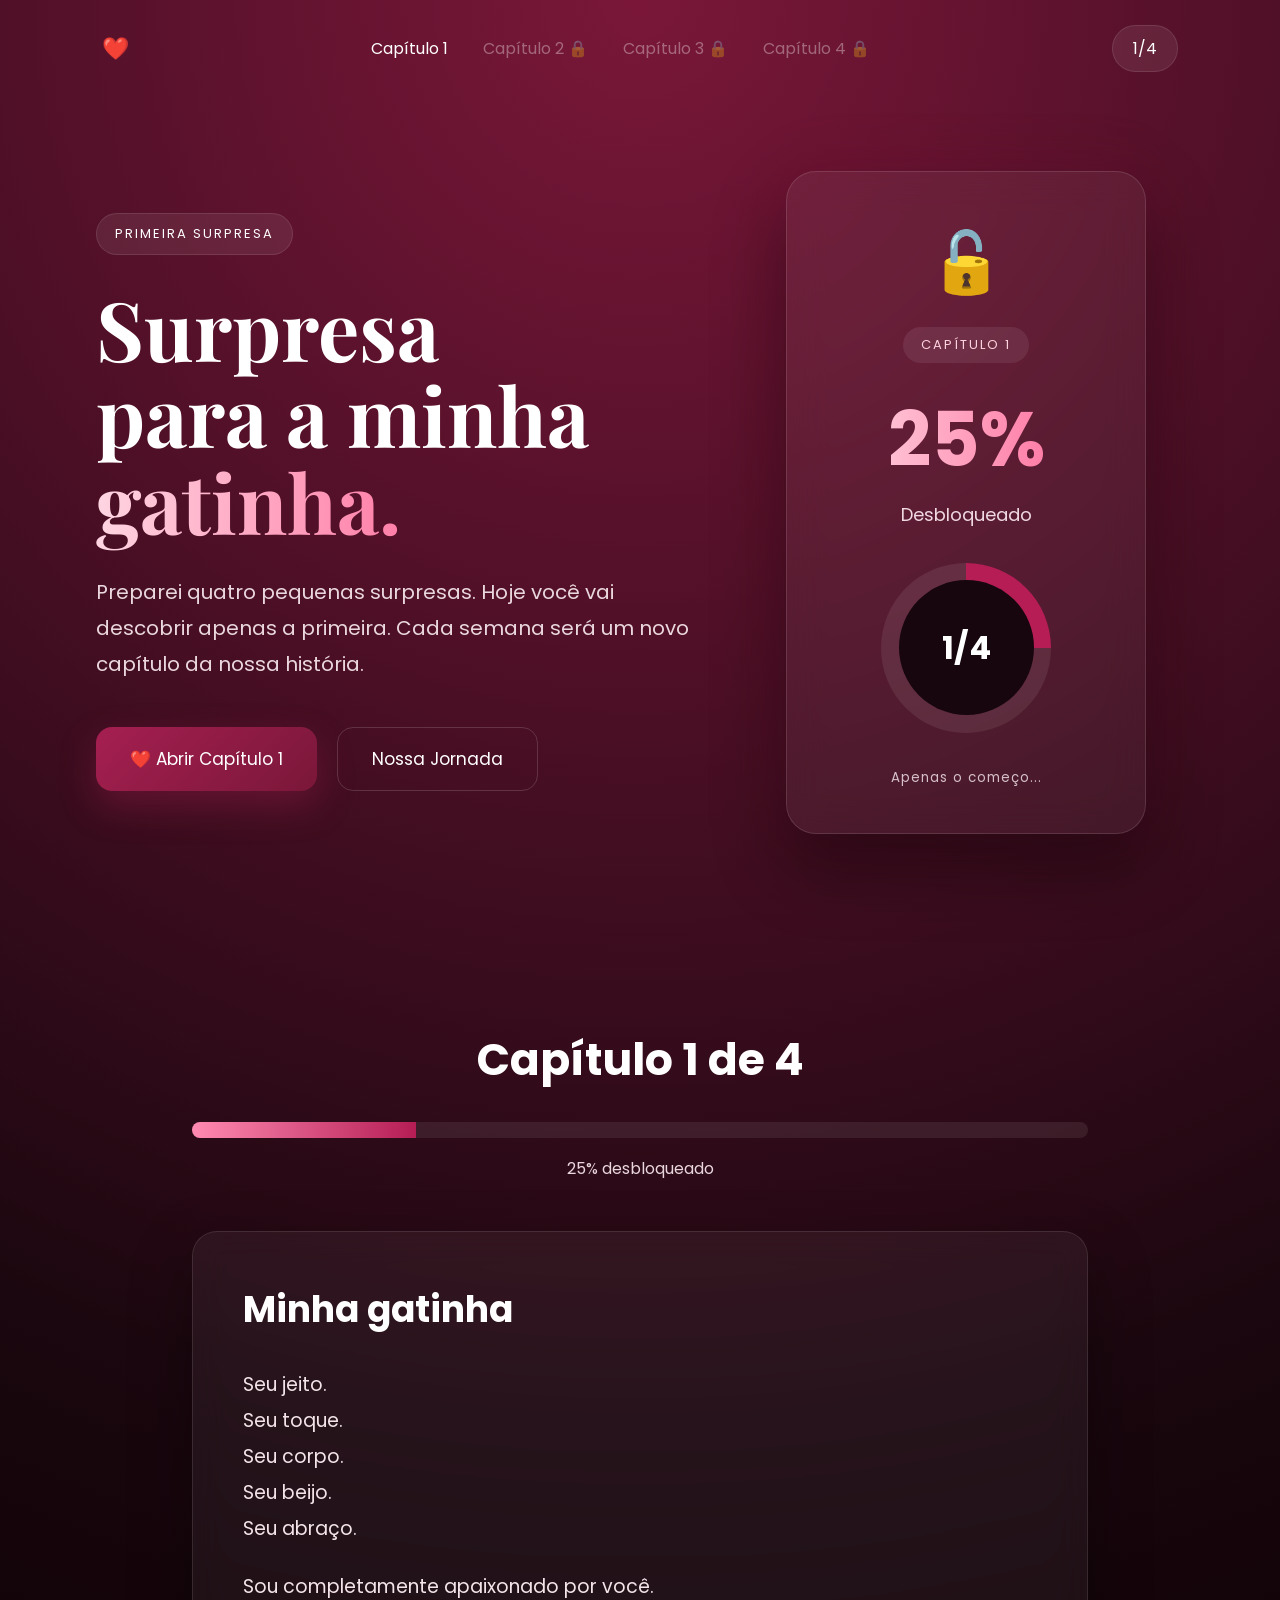
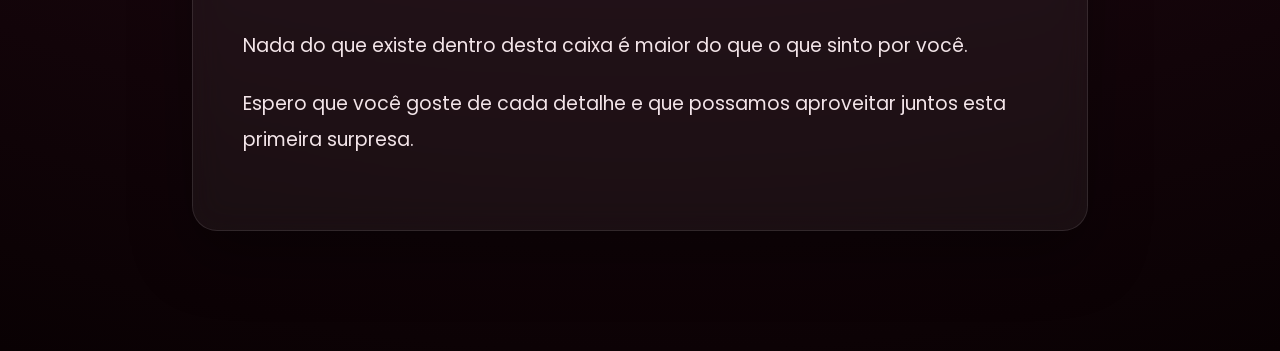
==== index.html @ af66ec12 "Add files via upload" ====
<!DOCTYPE html>
<html lang="pt-BR">
<head>
    <meta charset="UTF-8">
    <meta name="viewport" content="width=device-width, initial-scale=1.0">
    <title>Surpresa para a minha gatinha ❤️</title>

    <link rel="stylesheet" href="style.css">

    <link rel="preconnect" href="https://fonts.googleapis.com">
    <link rel="preconnect" href="https://fonts.gstatic.com" crossorigin>

    <link href="https://fonts.googleapis.com/css2?family=Poppins:wght@300;400;500;600;700&family=Playfair+Display:wght@700;800&display=swap" rel="stylesheet">
</head>
<body>

<header>

    <div class="logo">
        ❤️ 
    </div>

    <nav>

        <a href="#">Capítulo 1</a>
        <a class="locked">Capítulo 2 🔒</a>
        <a class="locked">Capítulo 3 🔒</a>
        <a class="locked">Capítulo 4 🔒</a>

    </nav>

    <div class="progress-top">
        1/4
    </div>

</header>


<section class="hero">

    <div class="left">

        <span class="tag">
            PRIMEIRA SURPRESA
        </span>

        <h1>

            Surpresa<br>

            para a minha
            <span>gatinha.</span>

        </h1>

        <p>

            Preparei quatro pequenas surpresas.
            Hoje você vai descobrir apenas a primeira.
            Cada semana será um novo capítulo da nossa história.

        </p>

        <div class="buttons">

            <button class="primary" id="abrir">
                ❤️ Abrir Capítulo 1
            </button>

            <button class="secondary">
                Nossa Jornada
            </button>

        </div>

    </div>

    <div class="right">

    <div class="journey-card">

        <div class="lock-icon">
            🔓
        </div>

        <span class="badge">
            CAPÍTULO 1
        </span>

        <h3>25%</h3>

        <p>
            Desbloqueado
        </p>

        <div class="progress-circle">

            <div class="circle-fill"></div>

            <span>1/4</span>

        </div>

        <small>
            Apenas o começo...
        </small>

    </div>

</div>

</section>



<section class="capitulo" id="cap1">

    <h2>Capítulo 1 de 4</h2>

    <div class="bar">

        <div class="fill"></div>

    </div>

    <p class="percent">
        25% desbloqueado
    </p>

    <div class="card">

        <h3>Minha gatinha</h3>

        <p>

            Seu jeito.<br>
            Seu toque.<br>
            Seu corpo.<br>
            Seu beijo.<br>
            Seu abraço.

        </p>

        <p>

            Sou completamente apaixonado por você.

        </p>

        <p>

            Nada do que existe dentro desta caixa é maior
            do que o que sinto por você.

        </p>

        <p>

            Espero que você goste de cada detalhe e que possamos
            aproveitar juntos esta primeira surpresa.

        </p>

    </div>

</section>

<script src="script.js"></script>

</body>
</html>
---- style.css ----
*{
    margin:0;
    padding:0;
    box-sizing:border-box;
}

html{
    scroll-behavior:smooth;
}

body{

    font-family:"Poppins",sans-serif;
    color:#fff;
    overflow-x:hidden;

    background:
    radial-gradient(circle at top,
    #7a1739 0%,
    #4b0f25 35%,
    #1b070f 70%,
    #090103 100%);

}

/* ================= HEADER ================= */

header{

    display:flex;
    justify-content:space-between;
    align-items:center;

    padding:25px 8%;

}

.logo{

    font-size:22px;
    font-weight:600;

}

nav{

    display:flex;
    gap:35px;

}

nav a{

    color:#fff;
    text-decoration:none;
    transition:.3s;

}

nav a:hover{

    color:#ffb5cb;

}

.locked{

    opacity:.35;
    cursor:default;

}

.progress-top{

    background:rgba(255,255,255,.08);

    padding:10px 20px;

    border-radius:30px;

    border:1px solid rgba(255,255,255,.1);

}

/* ================= HERO ================= */

.hero{

    width:85%;
    margin:auto;

    min-height:90vh;

    display:flex;

    justify-content:space-between;

    align-items:center;

}

.left{

    width:55%;

}

.tag{

    display:inline-block;

    padding:10px 18px;

    border-radius:40px;

    background:rgba(255,255,255,.08);

    border:1px solid rgba(255,255,255,.1);

    margin-bottom:30px;

    letter-spacing:2px;

    font-size:13px;

}

h1{

    font-family:"Playfair Display",serif;

    font-size:82px;

    line-height:1.05;

}

h1 span{

    background:linear-gradient(90deg,#ffd5e2,#ff7fa8);

    -webkit-background-clip:text;

    -webkit-text-fill-color:transparent;

}

.left p{

    margin-top:30px;

    font-size:20px;

    line-height:1.8;

    color:#ead7dd;

    max-width:650px;

}

.buttons{

    display:flex;

    gap:20px;

    margin-top:45px;

}

button{

    border:none;

    cursor:pointer;

    transition:.3s;

    padding:18px 34px;

    border-radius:16px;

    font-size:17px;

    font-family:"Poppins";

}

.primary{

    color:white;

    background:linear-gradient(135deg,#a51f50,#7a1739);

    box-shadow:0 15px 35px rgba(165,31,80,.35);

}

.primary:hover{

    transform:translateY(-4px);

}

.secondary{

    background:transparent;

    border:1px solid rgba(255,255,255,.15);

    color:white;

}

.secondary:hover{

    background:rgba(255,255,255,.05);

}

/* ================= CARD ================= */

.right{

    width:40%;

    display:flex;

    justify-content:center;

    align-items:center;

}

.journey-card{

    width:360px;

    padding:45px;

    text-align:center;

    border-radius:30px;

    background:rgba(255,255,255,.05);

    backdrop-filter:blur(18px);

    border:1px solid rgba(255,255,255,.12);

    box-shadow:
    0 30px 70px rgba(0,0,0,.45),
    0 0 60px rgba(170,30,80,.18);

    animation:float 5s ease-in-out infinite;

}

.lock-icon{

    font-size:60px;

}

.badge{

    display:inline-block;

    margin:20px 0;

    padding:8px 18px;

    border-radius:30px;

    background:rgba(255,255,255,.08);

    color:#ffd2df;

    letter-spacing:2px;

    font-size:13px;

}

.journey-card h3{

    font-size:75px;

    font-weight:700;

    margin-bottom:5px;

    background:linear-gradient(90deg,#ffd7e3,#ff6798);

    -webkit-background-clip:text;

    -webkit-text-fill-color:transparent;

}

.journey-card p{

    color:#f0d9e2;

    font-size:18px;

}

.progress-circle{

    width:170px;

    height:170px;

    margin:35px auto;

    border-radius:50%;

    position:relative;

    display:flex;

    justify-content:center;

    align-items:center;

    background:
    conic-gradient(
    #b51d54 0deg,
    #b51d54 90deg,
    rgba(255,255,255,.08) 90deg,
    rgba(255,255,255,.08) 360deg);

}

.progress-circle::before{

    content:"";

    position:absolute;

    width:135px;

    height:135px;

    border-radius:50%;

    background:#17060d;

}

.progress-circle span{

    position:relative;

    z-index:2;

    font-size:32px;

    font-weight:700;

}

.journey-card small{

    display:block;

    color:#d6c1c8;

    letter-spacing:1px;

}

/* ================= CAPÍTULO ================= */

.capitulo{

    width:70%;

    margin:120px auto;

}

.capitulo h2{

    text-align:center;

    font-size:44px;

    margin-bottom:30px;

}

.bar{

    width:100%;

    height:16px;

    background:rgba(255,255,255,.08);

    border-radius:30px;

    overflow:hidden;

}

.fill{

    width:25%;

    height:100%;

    background:linear-gradient(90deg,#ff8ab1,#b51d54);

}

.percent{

    margin-top:18px;

    text-align:center;

    color:#ead7dd;

}

.card{

    margin-top:50px;

    padding:50px;

    border-radius:25px;

    background:rgba(255,255,255,.05);

    backdrop-filter:blur(16px);

    border:1px solid rgba(255,255,255,.1);

    box-shadow:0 25px 60px rgba(0,0,0,.35);

}

.card h3{

    font-size:36px;

    margin-bottom:30px;

}

.card p{

    margin-bottom:22px;

    font-size:19px;

    line-height:1.9;

    color:#f2e4e8;

}

/* ================= ANIMAÇÕES ================= */

@keyframes float{

    0%{

        transform:translateY(0);

    }

    50%{

        transform:translateY(-12px);

    }

    100%{

        transform:translateY(0);

    }

}

/* ================= RESPONSIVO ================= */

@media(max-width:1000px){

    header{

        flex-direction:column;

        gap:20px;

    }

    nav{

        flex-wrap:wrap;

        justify-content:center;

    }

    .hero{

        flex-direction:column;

        text-align:center;

        gap:60px;

        padding:40px 0;

    }

    .left,
    .right{

        width:100%;

    }

    h1{

        font-size:58px;

    }

    .buttons{

        justify-content:center;

        flex-wrap:wrap;

    }

    .capitulo{

        width:90%;

    }

    .journey-card{

        width:100%;

        max-width:380px;

    }

}
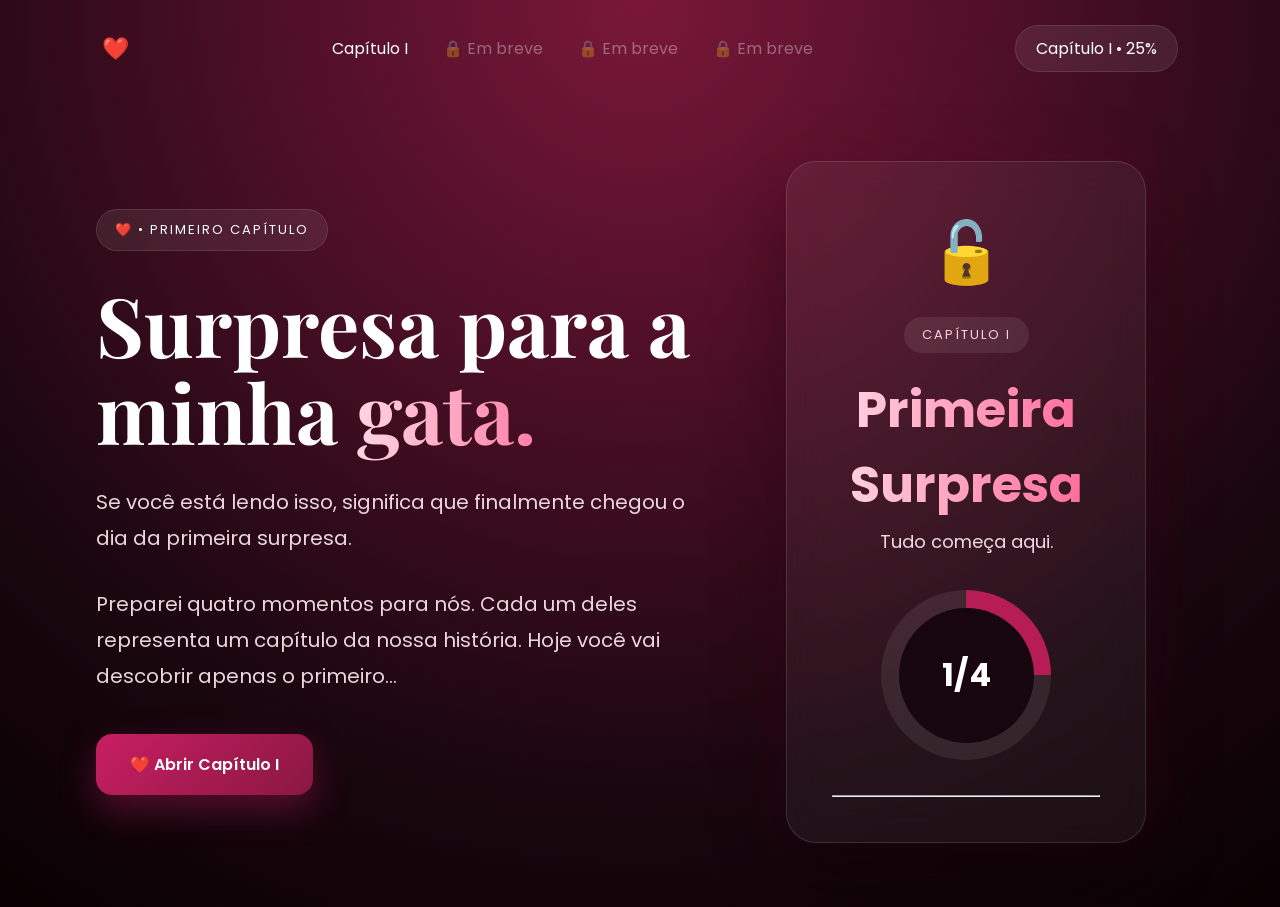
==== commit 78d241a5: "Add files via upload" ====
--- a/index.html
+++ b/index.html
@@ -3,7 +3,7 @@
 <head>
     <meta charset="UTF-8">
     <meta name="viewport" content="width=device-width, initial-scale=1.0">
-    <title>Surpresa para a minha gatinha ❤️</title>
+    <title>Surpresa para a minha gata ❤️</title>
 
     <link rel="stylesheet" href="style.css">
 
@@ -12,154 +12,82 @@
 
     <link href="https://fonts.googleapis.com/css2?family=Poppins:wght@300;400;500;600;700&family=Playfair+Display:wght@700;800&display=swap" rel="stylesheet">
 </head>
+
 <body>
 
 <header>
 
     <div class="logo">
-        ❤️ 
+        ❤️
     </div>
 
     <nav>
-
-        <a href="#">Capítulo 1</a>
-        <a class="locked">Capítulo 2 🔒</a>
-        <a class="locked">Capítulo 3 🔒</a>
-        <a class="locked">Capítulo 4 🔒</a>
-
+        <a href="capitulo-1.html">Capítulo I</a>
+        <a class="locked">🔒 Em breve</a>
+        <a class="locked">🔒 Em breve</a>
+        <a class="locked">🔒 Em breve</a>
     </nav>
 
     <div class="progress-top">
-        1/4
+        Capítulo I • 25%
     </div>
 
 </header>
-
 
 <section class="hero">
 
     <div class="left">
 
         <span class="tag">
-            PRIMEIRA SURPRESA
+            ❤️ • PRIMEIRO CAPÍTULO
         </span>
 
         <h1>
-
-            Surpresa<br>
-
-            para a minha
-            <span>gatinha.</span>
-
+            Surpresa para a<br>
+            minha <span> gata.</span>
         </h1>
 
-        <p>
-
-            Preparei quatro pequenas surpresas.
-            Hoje você vai descobrir apenas a primeira.
-            Cada semana será um novo capítulo da nossa história.
-
+        <p class="intro">
+            Se você está lendo isso, significa que finalmente chegou o dia da primeira surpresa.
         </p>
 
-        <div class="buttons">
+        <p>
+            Preparei quatro momentos para nós. Cada um deles representa um capítulo da nossa história. Hoje você vai descobrir apenas o primeiro...
+        </p>
 
-            <button class="primary" id="abrir">
-                ❤️ Abrir Capítulo 1
-            </button>
-
-            <button class="secondary">
-                Nossa Jornada
-            </button>
-
-        </div>
+        <a href="capitulo-1.html" class="primary">
+            ❤️ Abrir Capítulo I
+        </a>
 
     </div>
 
     <div class="right">
 
-    <div class="journey-card">
+        <div class="journey-card">
 
-        <div class="lock-icon">
-            🔓
-        </div>
+            <div class="lock-icon">
+                🔓
+            </div>
 
-        <span class="badge">
-            CAPÍTULO 1
-        </span>
+            <span class="badge">
+                CAPÍTULO I
+            </span>
 
-        <h3>25%</h3>
+            <h3>Primeira Surpresa</h3>
 
-        <p>
-            Desbloqueado
-        </p>
+            <p>
+                Tudo começa aqui.
+            </p>
 
-        <div class="progress-circle">
+            <div class="progress-circle">
+                <span>1/4</span>
+            </div>
 
-            <div class="circle-fill"></div>
+            <hr>
 
-            <span>1/4</span>
+            
 
         </div>
-
-        <small>
-            Apenas o começo...
-        </small>
-
-    </div>
-
-</div>
-
-</section>
-
-
-
-<section class="capitulo" id="cap1">
-
-    <h2>Capítulo 1 de 4</h2>
-
-    <div class="bar">
-
-        <div class="fill"></div>
-
-    </div>
-
-    <p class="percent">
-        25% desbloqueado
-    </p>
-
-    <div class="card">
-
-        <h3>Minha gatinha</h3>
-
-        <p>
-
-            Seu jeito.<br>
-            Seu toque.<br>
-            Seu corpo.<br>
-            Seu beijo.<br>
-            Seu abraço.
-
-        </p>
-
-        <p>
-
-            Sou completamente apaixonado por você.
-
-        </p>
-
-        <p>
-
-            Nada do que existe dentro desta caixa é maior
-            do que o que sinto por você.
-
-        </p>
-
-        <p>
-
-            Espero que você goste de cada detalhe e que possamos
-            aproveitar juntos esta primeira surpresa.
-
-        </p>
 
     </div>
 
--- a/style.css
+++ b/style.css
@@ -104,7 +104,89 @@
     width:55%;
 
 }
-
+/* ================= TIMELINE ================= */
+
+.timeline{
+
+    display:flex;
+    align-items:center;
+
+    margin-top:45px;
+
+    justify-content:flex-start;
+
+}
+
+.step{
+
+    display:flex;
+    flex-direction:column;
+    align-items:center;
+
+}
+
+.circle{
+
+    width:52px;
+    height:52px;
+
+    border-radius:50%;
+
+    display:flex;
+    justify-content:center;
+    align-items:center;
+
+    font-weight:700;
+    font-size:18px;
+
+    background:rgba(255,255,255,.06);
+
+    border:2px solid rgba(255,255,255,.12);
+
+    transition:.3s;
+
+}
+
+.step.active .circle{
+
+    background:linear-gradient(135deg,#cf2d68,#8c1642);
+
+    border:none;
+
+    box-shadow:
+        0 0 25px rgba(207,45,104,.45);
+
+}
+
+.step span{
+
+    margin-top:14px;
+
+    font-size:13px;
+
+    color:#ead7dd;
+
+    letter-spacing:1px;
+
+    white-space:nowrap;
+
+}
+
+.line{
+
+    width:90px;
+    height:2px;
+
+    margin:0 18px 28px 18px;
+
+    background:linear-gradient(
+        to right,
+        rgba(255,255,255,.05),
+        rgba(255,255,255,.25),
+        rgba(255,255,255,.05)
+    );
+
+}
 .tag{
 
     display:inline-block;
@@ -189,11 +271,36 @@
 
 .primary{
 
-    color:white;
-
-    background:linear-gradient(135deg,#a51f50,#7a1739);
-
-    box-shadow:0 15px 35px rgba(165,31,80,.35);
+    display:inline-flex;
+
+    align-items:center;
+    justify-content:center;
+
+    text-decoration:none;
+
+    color:#fff;
+
+    padding:18px 34px;
+
+    margin-top:40px;
+
+    border-radius:16px;
+
+    background:linear-gradient(135deg,#c81f63,#8a1741);
+
+    font-weight:600;
+
+    transition:.3s;
+
+    box-shadow:0 15px 35px rgba(200,31,99,.35);
+
+}
+
+.primary:hover{
+
+    transform:translateY(-3px);
+
+    box-shadow:0 20px 45px rgba(200,31,99,.5);
 
 }
 
@@ -285,7 +392,7 @@
 
 .journey-card h3{
 
-    font-size:75px;
+    font-size:50px;
 
     font-weight:700;
 
@@ -487,7 +594,25 @@
     }
 
 }
-
+ .final{
+
+    width:100%;
+
+    display:flex;
+
+    justify-content:center;
+
+    align-items:center;
+
+    margin:80px auto 100px;
+
+}
+
+.final .journey-card{
+
+    margin:0 auto;
+
+}
 /* ================= RESPONSIVO ================= */
 
 @media(max-width:1000px){
@@ -554,5 +679,6 @@
         max-width:380px;
 
     }
+   
 
 }
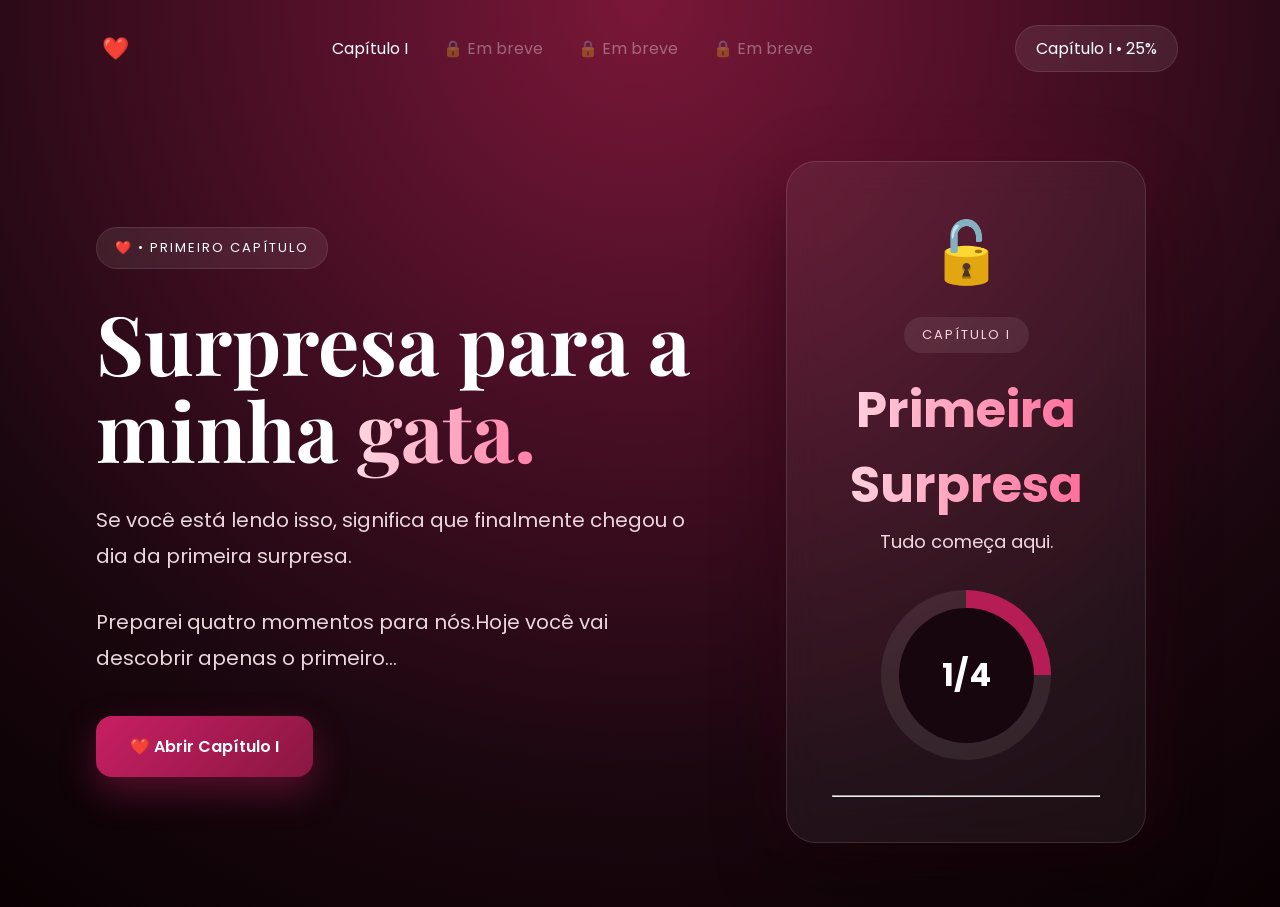
==== commit e9ad37b7: "Update index.html" ====
--- a/index.html
+++ b/index.html
@@ -52,7 +52,7 @@
         </p>
 
         <p>
-            Preparei quatro momentos para nós. Cada um deles representa um capítulo da nossa história. Hoje você vai descobrir apenas o primeiro...
+            Preparei quatro momentos para nós.Hoje você vai descobrir apenas o primeiro...
         </p>
 
         <a href="capitulo-1.html" class="primary">
@@ -96,4 +96,4 @@
 <script src="script.js"></script>
 
 </body>
-</html>+</html>
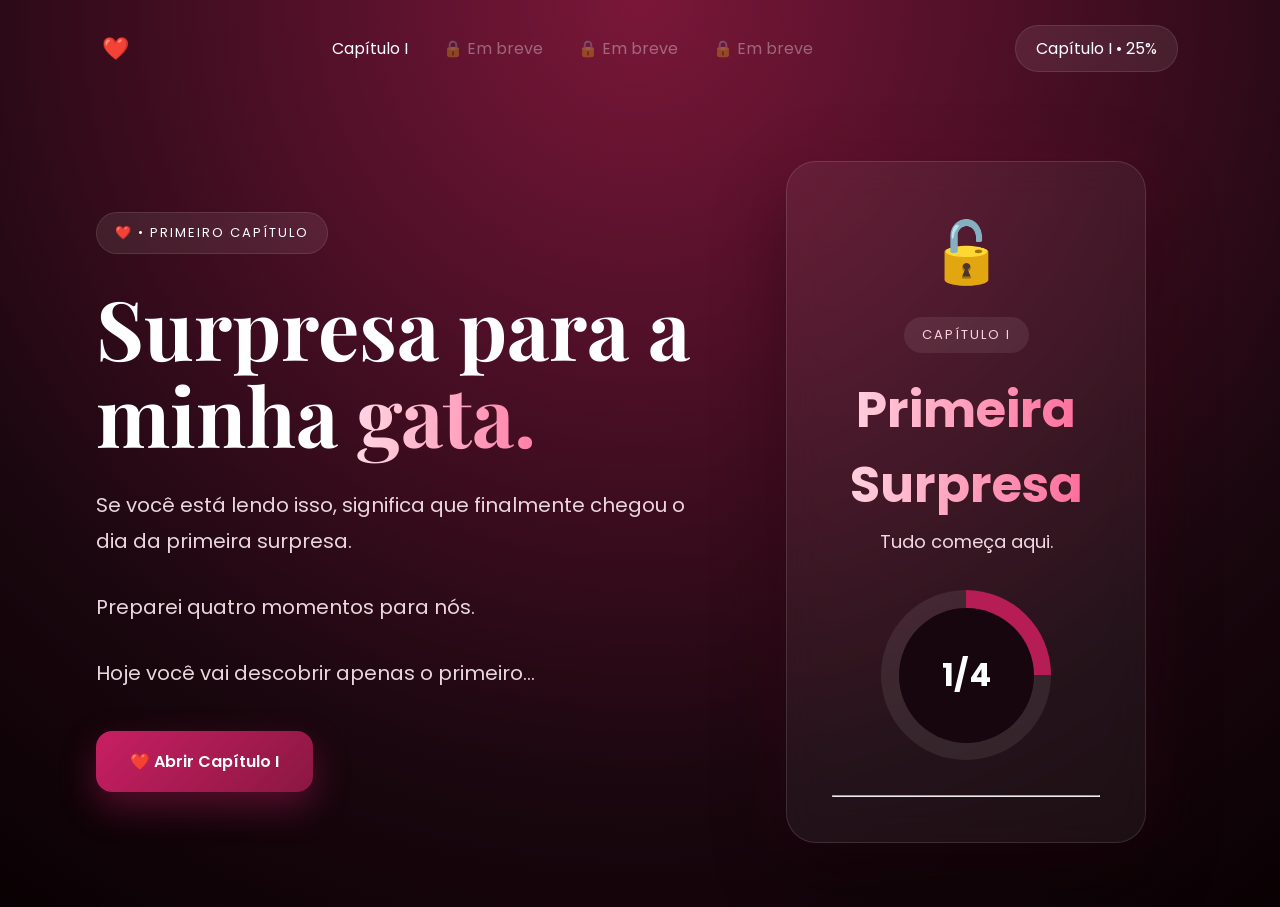
==== commit 18efc85a: "Update index.html" ====
--- a/index.html
+++ b/index.html
@@ -52,8 +52,11 @@
         </p>
 
         <p>
-            Preparei quatro momentos para nós.Hoje você vai descobrir apenas o primeiro...
+            Preparei quatro momentos para nós.
         </p>
+        <p> Hoje você vai descobrir apenas o primeiro...
+        </p>
+
 
         <a href="capitulo-1.html" class="primary">
             ❤️ Abrir Capítulo I
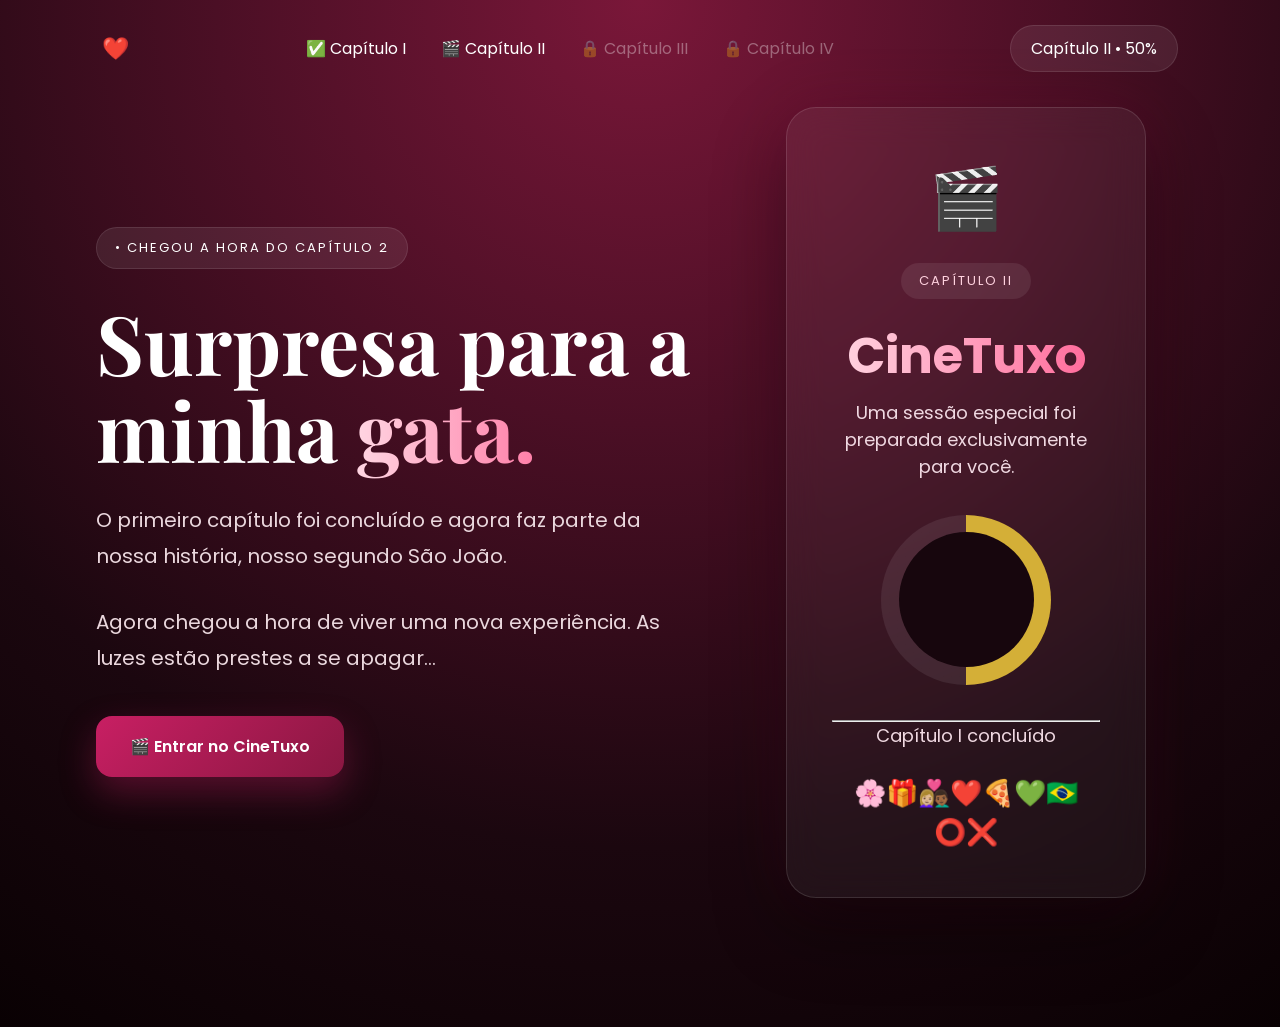
==== commit a3cc1c60: "Add files via upload" ====
--- a/index.html
+++ b/index.html
@@ -21,16 +21,29 @@
         ❤️
     </div>
 
-    <nav>
-        <a href="capitulo-1.html">Capítulo I</a>
-        <a class="locked">🔒 Em breve</a>
-        <a class="locked">🔒 Em breve</a>
-        <a class="locked">🔒 Em breve</a>
-    </nav>
+   <nav>
+
+    <a href="capitulo-1.html" title="🌸🎁👩🏼‍❤️‍👨🏾❤️🍕💚🇧🇷⭕️❌">
+        ✅ Capítulo I
+    </a>
+
+    <a href="capitulo-2.html">
+        🎬 Capítulo II
+    </a>
+
+    <a class="locked">
+        🔒 Capítulo III
+    </a>
+
+    <a class="locked">
+        🔒 Capítulo IV
+    </a>
+
+</nav>
 
     <div class="progress-top">
-        Capítulo I • 25%
-    </div>
+    Capítulo II • 50%
+</div>
 
 </header>
 
@@ -39,28 +52,26 @@
     <div class="left">
 
         <span class="tag">
-            ❤️ • PRIMEIRO CAPÍTULO
-        </span>
+    • CHEGOU A HORA DO CAPÍTULO 2
+</span>
 
         <h1>
             Surpresa para a<br>
             minha <span> gata.</span>
         </h1>
 
-        <p class="intro">
-            Se você está lendo isso, significa que finalmente chegou o dia da primeira surpresa.
-        </p>
+       <p class="intro">
+    O primeiro capítulo foi concluído e agora faz parte da nossa história, nosso segundo São João.
+</p>
 
-        <p>
-            Preparei quatro momentos para nós.
-        </p>
-        <p> Hoje você vai descobrir apenas o primeiro...
-        </p>
+<p>
+    Agora chegou a hora de viver uma nova experiência.
+    As luzes estão prestes a se apagar...
+</p>
 
-
-        <a href="capitulo-1.html" class="primary">
-            ❤️ Abrir Capítulo I
-        </a>
+       <a href="abertura.html" class="primary">
+    🎬 Entrar no CineTuxo
+</a>
 
     </div>
 
@@ -68,35 +79,63 @@
 
         <div class="journey-card">
 
-            <div class="lock-icon">
-                🔓
-            </div>
+    <div class="lock-icon">
 
-            <span class="badge">
-                CAPÍTULO I
-            </span>
+        🎬
 
-            <h3>Primeira Surpresa</h3>
+    </div>
 
-            <p>
-                Tudo começa aqui.
-            </p>
+    <span class="badge">
 
-            <div class="progress-circle">
-                <span>1/4</span>
-            </div>
+        CAPÍTULO II
 
-            <hr>
+    </span>
 
-            
+    <h3>
 
-        </div>
+        CineTuxo
+
+    </h3>
+
+    <p>
+
+        Uma sessão especial foi preparada exclusivamente para você.
+
+    </p>
+
+    <div class="progress-circle">
+
+        <span>2/4</span>
+
+    </div>
+
+    <hr>
+
+    <p class="countdown-text">
+
+        Capítulo I concluído
+
+    </p>
+
+    <br>
+
+    <p style="font-size:26px">
+
+        🌸🎁👩🏼‍❤️‍👨🏾❤️🍕💚🇧🇷⭕️❌
+
+    </p>
+
+</div>
 
     </div>
 
 </section>
+<section class="capitulo">
 
+    
+
+</section>
 <script src="script.js"></script>
 
 </body>
-</html>
+</html>
--- a/style.css
+++ b/style.css
@@ -457,15 +457,14 @@
 
 }
 
-.progress-circle span{
-
-    position:relative;
-
-    z-index:2;
-
-    font-size:32px;
-
-    font-weight:700;
+.progress-circle{
+
+    background:
+    conic-gradient(
+    #D4AF37 0deg,
+    #D4AF37 180deg,
+    rgba(255,255,255,.08) 180deg,
+    rgba(255,255,255,.08) 360deg);
 
 }
 
@@ -679,6 +678,100 @@
         max-width:380px;
 
     }
-   
+   .cards-jornada{
+
+    width:85%;
+
+    margin:70px auto;
+
+    display:grid;
+
+    grid-template-columns:repeat(4,1fr);
+
+    gap:25px;
+
+}
+
+.mini-card{
+
+    padding:30px;
+
+    border-radius:22px;
+
+    background:rgba(255,255,255,.05);
+
+    border:1px solid rgba(255,255,255,.08);
+
+    text-align:center;
+
+    transition:.35s;
+
+}
+
+.mini-card:hover{
+
+    transform:translateY(-8px);
+
+}
+
+.mini-card h3{
+
+    margin-bottom:18px;
+
+}
+
+.mini-card p{
+
+    color:#f3dfe6;
+
+    margin-bottom:15px;
+
+}
+
+.mini-card small{
+
+    display:block;
+
+    color:#c7b6bc;
+
+    margin-bottom:20px;
+
+}
+
+.mini-card a{
+
+    display:inline-block;
+
+    text-decoration:none;
+
+    color:white;
+
+    background:#b61d55;
+
+    padding:12px 22px;
+
+    border-radius:12px;
+
+}
+
+.concluido{
+
+    border-color:#39c66d;
+
+}
+
+.ativo{
+
+    border-color:#f4c430;
+
+    box-shadow:0 0 35px rgba(244,196,48,.15);
+
+}
+
+.bloqueado{
+
+    opacity:.55;
+
+}
 
 }
